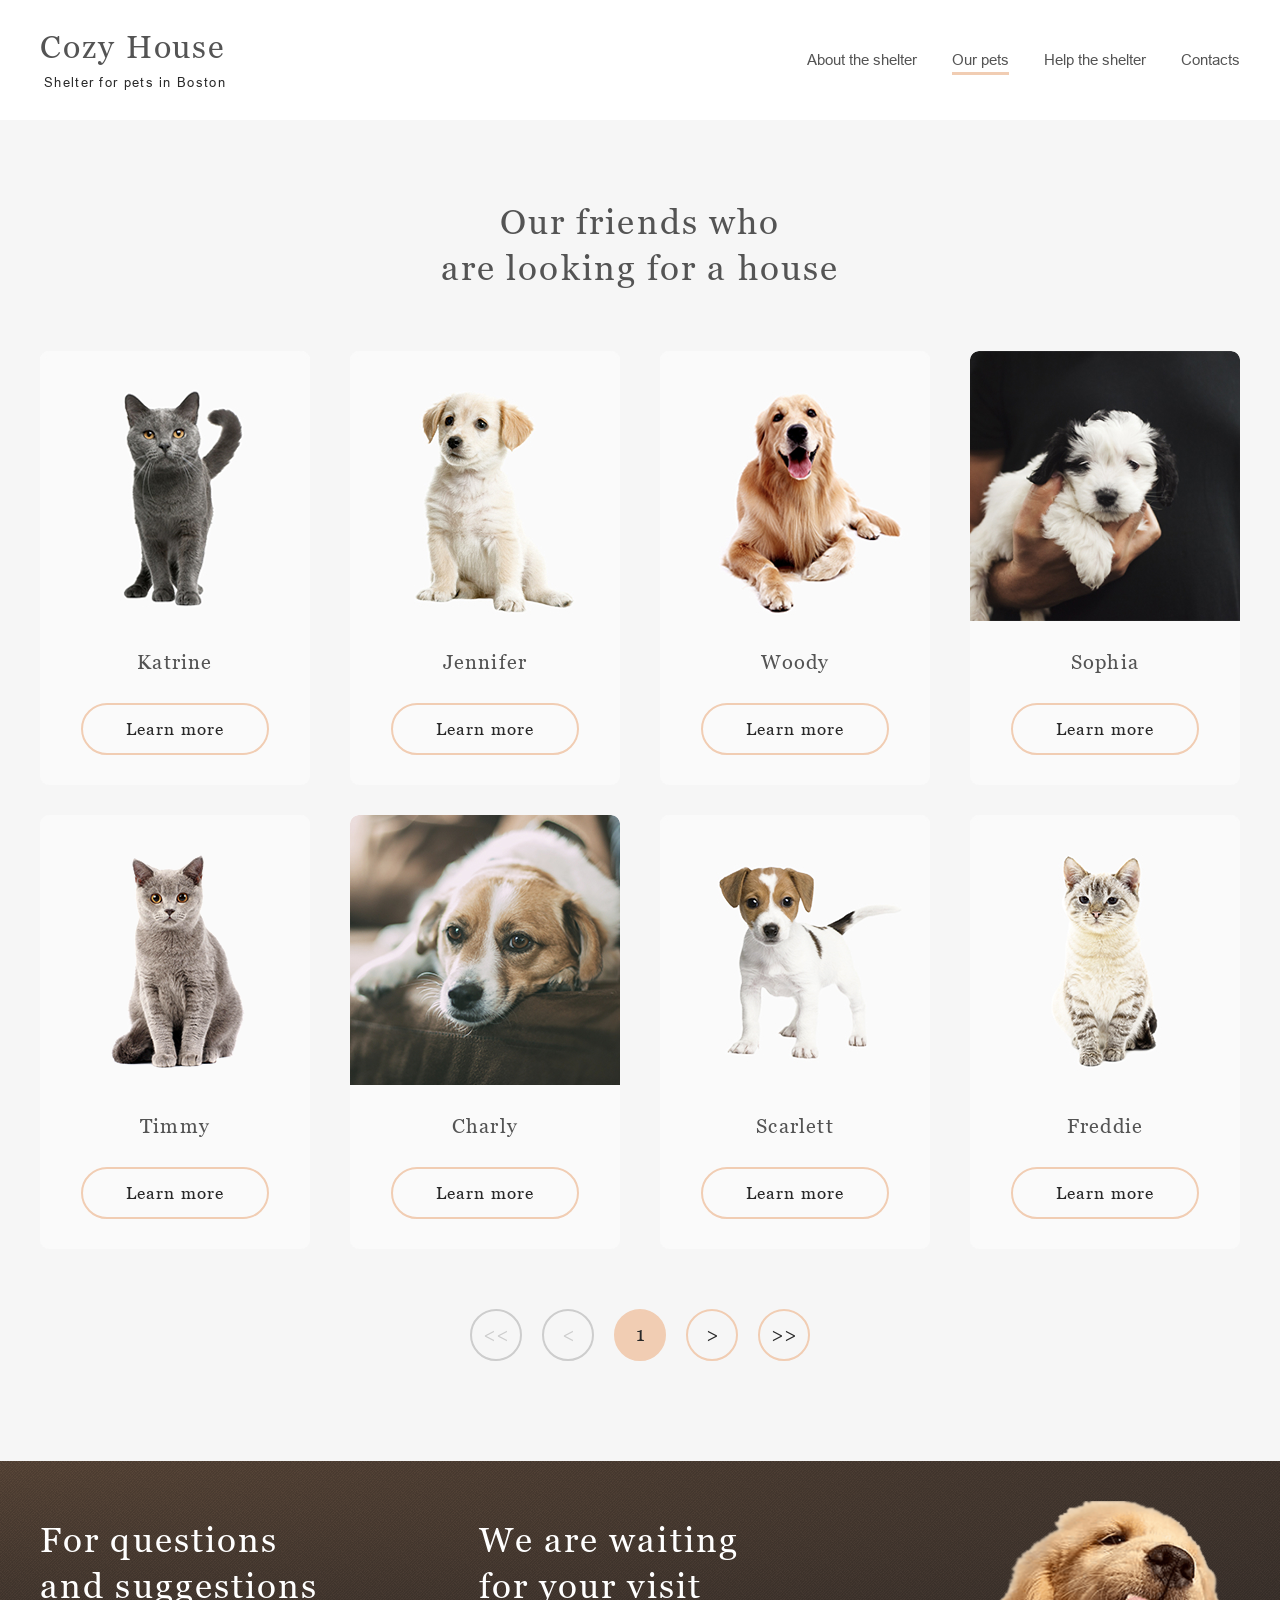
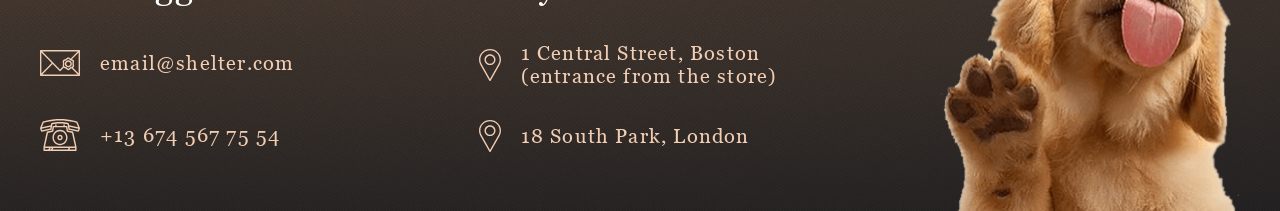
==== pets.html @ 8ab0ea6e "feat: add burger-menu functionality" ====
<!DOCTYPE html>
<html lang="en">
<head>
    <meta charset="UTF-8">
    <meta name="viewport" content="width=device-width, initial-scale=1.0">
    <title>Cozy House | pets page</title>
    <link rel="preload" href="fonts/ArialMT.woff2" as="font" type="font/woff2" crossorigin>
    <link rel="preload" href="fonts/Georgia.woff2" as="font" type="font/woff2" crossorigin>
    <link rel="stylesheet" href="css/style.css">
    <link rel="icon" type="image/x-icon" href="images/favicon.ico">
    <script src="./js/burger.js" defer></script>
</head>
<body>
    <header class="header header--inside header--white">
        <div class="container">
            <div class="header__row">
                <a class="header__logo logo" href="https://rolling-scopes-school.github.io/soveliy-JSFEPRESCHOOL2024Q2/shelter/">
                    <div class="logo__title">
                        Cozy House
                    </div>
                    <div class="logo__desc">
                        Shelter for pets in Boston
                    </div>
                </a>
                <nav class="header__main-menu main-menu">
                    <div class="menu-overlay" data-js-menu-overlay></div>
                    <ul class="main-menu__list" data-js-menu__list>
                        <li class="main-menu__item"><a href="https://rolling-scopes-school.github.io/soveliy-JSFEPRESCHOOL2024Q2/shelter/" class="main-menu__link">About the shelter</a></li>
                        <li class="main-menu__item"><a href="#" class="main-menu__link main-menu__link--current">Our pets</a></li>
                        <li class="main-menu__item"><a href="https://rolling-scopes-school.github.io/soveliy-JSFEPRESCHOOL2024Q2/shelter/#help" class="main-menu__link">Help the shelter</a></li>
                        <li class="main-menu__item"><a href="#contacts" class="main-menu__link">Contacts</a></li>
                    </ul>
                </nav>
                <button class="burger header__burger" data-js-header__burger>
                    <span class="burger__elem"></span>
                    <span class="burger__elem"></span>
                    <span class="burger__elem"></span>
                </button>
            </div>
        </div>
    </header>
    <main class="main">
        <div class="friends" id="friends">
            <div class="container">
                <h1 class="friends__section-title section-title section-title--big-margin">
                    Our friends who
                    are&nbsp;looking for a house
                </h1>
                <div class="friends__grid">
                    <a class="friends-item" href="#">
                        <div class="friends-item__image-container">
                            <img src="images/pets-katrine.jpg" alt="">
                        </div>
                        <div class="friends-item__title">
                            Katrine
                        </div>
                        <div class="friends-item__button button button--round">
                            Learn more
                        </div>
                    </a>
                    <a class="friends-item" href="#">
                        <div class="friends-item__image-container">
                            <img src="images/pets-jennifer.jpg" alt="">
                        </div>
                        <div class="friends-item__title">
                            Jennifer
                        </div>
                        <div class="friends-item__button button button--round">
                            Learn more
                        </div>
                    </a>
                    <a class="friends-item" href="#">
                        <div class="friends-item__image-container">
                            <img src="images/pets-woody.jpg" alt="">
                        </div>
                        <div class="friends-item__title">
                            Woody
                        </div>
                        <div class="friends-item__button button button--round">
                            Learn more
                        </div>
                    </a>
                    <a class="friends-item" href="#">
                        <div class="friends-item__image-container">
                            <img src="images/pets/4.jpg" alt="">
                        </div>
                        <div class="friends-item__title">
                            Sophia
                        </div>
                        <div class="friends-item__button button button--round">
                            Learn more
                        </div>
                    </a>
                    <a class="friends-item" href="#">
                        <div class="friends-item__image-container">
                            <img src="images/pets/pets-timmy.png" alt="">
                        </div>
                        <div class="friends-item__title">
                            Timmy
                        </div>
                        <div class="friends-item__button button button--round">
                            Learn more
                        </div>
                    </a>
                    <a class="friends-item" href="#">
                        <div class="friends-item__image-container">
                            <img src="images/pets/pets-charly.jpg" alt="">
                        </div>
                        <div class="friends-item__title">
                            Charly
                        </div>
                        <div class="friends-item__button button button--round">
                            Learn more
                        </div>
                    </a>
                    <a class="friends-item" href="#">
                        <div class="friends-item__image-container">
                            <img src="images/pets/pets-scarlet.jpg" alt="">
                        </div>
                        <div class="friends-item__title">
                            Scarlett
                        </div>
                        <div class="friends-item__button button button--round">
                            Learn more
                        </div>
                    </a>
                    <a class="friends-item" href="#">
                        <div class="friends-item__image-container">
                            <img src="images/pets/8.jpg" alt="">
                        </div>
                        <div class="friends-item__title">
                            Freddie
                        </div>
                        <div class="friends-item__button button button--round">
                            Learn more
                        </div>
                    </a>
                </div>
                <nav class="friends__pagination pagination">
                    <ul class="pagination__list">
                        <li class="pagination__item">
                            <a class="pagination__link pagination__link--disable">&lt;&lt;</a>
                        </li>
                        <li class="pagination__item">
                            <a class="pagination__link pagination__link--disable">&lt;</a>
                        </li>
                        <li class="pagination__item">
                            <a class="pagination__link pagination__link--current">1</a>
                        </li>
                        <li class="pagination__item">
                            <a href="#" class="pagination__link">></a>
                        </li>
                        <li class="pagination__item">
                            <a href="#" class="pagination__link">>></a>
                        </li>
                    </ul>
                </nav>
            </div>
        </div>
    </main> 
    <footer class="footer" id="contacts">
        <div class="container">
            <div class="footer__row">
                <div class="footer__col footer__col--links">
                    <h2 class="footer__section-title footer__section-title--big section-title">
                        For questions and suggestions
                    </h2>
                    <ul class="footer__contacts">
                        <li class="footer__list-item">
                            <a class="footer__item footer__item--center" href="mailto:email@shelter.com">
                                <img src="images/icon-email.svg" alt="">
                                email@shelter.com
                            </a>
                        </li>
                        <li class="footer__list-item">
                            <a class="footer__item footer__item--center" href="tel:+136745677554">
                                <img src="images/icon-phone.svg" alt="">
                                +13 674 567 75 54
                            </a>
                        </li>
                    </ul>
                </div>
                <div class="footer__col footer__col--adress">
                    <h2 class="footer__section-title section-title">
                        We are waiting for your visit
                    </h2>
                    <ul class="footer__contacts">
                        <li class="footer__list-item">
                            <a class="footer__item footer__item--center" href="https://maps.app.goo.gl/FoFPzvUxAFWKKioE9" target="_blank">
                                <img src="images/icon-marker.svg" alt="">
                                1 Central Street, Boston (entrance from the store)
                            </a>
                        </li>
                        <li class="footer__list-item">
                            <a class="footer__item footer__item--center" href="https://maps.app.goo.gl/FoFPzvUxAFWKKioE9" target="_blank">
                                <img src="images/icon-marker.svg" alt="">
                                18 South Park, London 
                            </a>
                        </li>
                    </ul>
                </div>
                <div class="footer__col">
                    <img  src="images/footer-puppy.png" alt="">
                </div>
            </div>
        </div>
    </footer>
</body>
</html>
---- css/style.css ----
:root {
	--color-light-xl: #fff;
	--color-light-l: #f6f6f6;
	--color-light-s: #fafafa;
	--color-dark-s: #cdcdcd;
	--color-dark-m: #b2b2b2;
	--color-dark-l: #545454;
	--color-dark-xl: #4c4c4c;
	--color-dark-2xl: #444;
	--color-dark-3xl: #292929;
	--color-primary: #f1cdb3;
	--color-primary-light: #fddcc4;
	--start-screen-gradient-background: #211f20;
	--footer-gradient-background: #211f20;
	--font-family: "Georgia", sans-serif;
	--second-family: "Arial", sans-serif;
}

@font-face {
	font-family: 'Georgia';
	src: url('../fonts/Georgia-Italic.woff2') format('woff2');
	font-weight: normal;
	font-style: italic;
	font-display: swap;
}

@font-face {
	font-family: 'Arial';
	src: url('../fonts/ArialMT.woff2') format('woff2');
	font-weight: normal;
	font-style: normal;
	font-display: swap;
}

@font-face {
	font-family: 'Arial';
	src: url('../fonts/Arial-ItalicMT.woff2') format('woff2');
	font-weight: normal;
	font-style: italic;
	font-display: swap;
}

@font-face {
	font-family: 'Georgia';
	src: url('../fonts/Georgia.woff2') format('woff2');
	font-weight: normal;
	font-style: normal;
	font-display: swap;
}


html {
	scroll-behavior: smooth;
	height: 100%;
}

body {
	display: flex;
	flex-direction: column;
	height: 100%;
	margin: 0;
	padding: 0;
	font-family: var(--font-family);
	color: var(--color-dark-l);
	background: var(--color-light-l);
}

.main {
	flex: 1 0 auto;
}

.footer {
	flex: 0 0 auto;
}

.container {
	max-width: 1200px;
	padding: 0 15px;
	margin: 0 auto;
}

.burger {
	background-color: transparent;
	padding: 0;
	border: none;
	cursor: pointer;
}

.button {
	display: inline-flex;
	box-sizing: border-box;
	font-family: var(--font-family);
	font-weight: 400;
	font-size: 17px;
	line-height: 130%;
	color: var(--color-dark-3xl);
	letter-spacing: 0.06em;
	text-decoration: none;
	border-radius: 100px;
	transition: 0.3s;
}

.button--background {
	padding: 15px 45px;
	background: var(--color-primary);
}

.button--background:hover {
	background: var(--color-primary-light)
}

.button--round {
	padding: 13px 43px;
	border: 2px solid var(--color-primary);
}

.section-title {
	font-family: var(--font-family);
	font-weight: 400;
	font-size: 35px;
	line-height: 130%;
	letter-spacing: 0.06em;
	color: var(--color-dark-l);
	margin: 0;
}

.section-title--big-margin {
	margin-bottom: 60px;
}

.header {
	position: absolute;
	top: 0;
	left: 0;
	z-index: 10;
	width: 100%;
	padding: 30px 0;
}

.header--inside {
	position: relative;
}

.header--white {
	background: var(--color-light-xl);
}

.header--white .logo__title {
	color: var(--color-dark-l);
}

.header--white .logo__desc {
	color: var(--color-dark-3xl);
}

.header--white .main-menu__link {
	color: var(--color-dark-l);
}

.header--white .main-menu__list.active .main-menu__link {
	color: var(--color-dark-s);
}

.header--white .main-menu__link:not(.main-menu__link--current):hover {
	color: var(--color-dark-3xl);
}

.header--white .main-menu__list.active .main-menu__link:not(.main-menu__link--current):hover {
	color: var(--color-light-xl);
}

.header--white .burger__elem {
	background-color: #000000;
}

.header--white .burger.active .burger__elem{
	background-color: #ffffff;
}

.header__row {
	display: flex;
	justify-content: space-between;
	align-items: center;
}

.logo {
	text-decoration: none;
}

.logo__title {
	font-family: var(--font-family);
	font-weight: 400;
	font-size: 32px;
	line-height: 110%;
	letter-spacing: 0.06em;
	color: var(--color-primary);
}

.logo__desc {
	margin-top: 10px;
	margin-left: 4px;
	font-family: var(--second-family);
	font-weight: 400;
	font-size: 13px;
	letter-spacing: 0.1em;
	color: var(--color-light-xl);
}

.main-menu__list {
	padding: 0;
	margin: 0;
	display: flex;
	gap: 35px;
	list-style: none;
}

.main-menu__link {
	position: relative;
	display: block;
	font-family: var(--second-family);
	font-weight: 400;
	font-size: 15px;
	line-height: 160%;
	color: var(--color-dark-s);
	text-decoration: none;
	transition: 0.3s;
}

.main-menu__link:after {
	content: '';
	position: absolute;
	top: 100%;
	left: 0;
	width: 0;
	height: 3px;
	background: var(--color-primary);
	transition: 0.3s;
}

.main-menu__link--current {
	cursor: inherit;
}

.main-menu__link.main-menu__link--current:after {
	width: 100%;
}

.main-menu__link:not(.main-menu__link--current):active,
.main-menu__link:not(.main-menu__link--current):hover {
	color: var(--color-light-s);
}


.main-menu__link:not(.main-menu__link--current):active:after {
	width: 100%;
}

.hero {
	position: relative;
	padding-top: 180px;
	background: var(--start-screen-gradient-background) radial-gradient(237.5% 111.8% at 0% 0%, rgb(91, 72, 58) 0%, rgb(38, 36, 37) 100%);
	background-size: cover;
}

.hero::before {
	content: '';
	position: absolute;
	top: 0;
	height: 100%;
	width: 100%;
	background-image: url(../images/noise_transparent.png);
}

.hero__row {
	position: relative;
	display: flex;
	align-items: flex-end;
	justify-content: space-between;
}

.hero__content {
	align-self: center;
	flex-shrink: 0;
	padding-bottom: 80px;
}

.hero__title {
	margin: 0;
	max-width: 310px;
	font-weight: 400;
	font-size: 44px;
	line-height: 130%;
	color: var(--color-light-xl);
}

.hero__desc {
	margin: 42px 0;
	font-family: var(--second-family);
	font-weight: 400;
	font-size: 15px;
	line-height: 160%;
	color: var(--color-dark-s);
	max-width: 460px;
}

.hero__image {
	display: block;
	max-width: 100%;
	height: auto;
}

.about {
	padding: 80px 0 96px;
	background: var(--color-light-xl);
}

.about__row {
	display: flex;
	align-items: center;
	justify-content: center;
	gap: 120px;
}

.about__content {
	max-width: 430px;
}

.about__section-title {
	max-width: 370px;
	margin-bottom: 22px;
}

.about__content p {
	font-family: var(--second-family);
	font-weight: 400;
	font-size: 15px;
	line-height: 160%;
	color: var(--color-dark-xl);
	margin: 0;
}

.about__content p+p {
	margin-top: 25px;
}

.friends {
	padding: 80px 0 100px;
}

.friends__grid {
	display: grid;
	grid-template-columns: repeat(4, 1fr);
	gap: 30px 40px;
}

.friends__section-title {
	max-width: 430px;
	margin-left: auto;
	margin-right: auto;
	text-align: center;
}

.friends__pagination {
	margin-top: 60px;
}

.pagination__list {
	display: flex;
	align-items: center;
	justify-content: center;
	gap: 20px;
	list-style: none;
	padding: 0;
	margin: 0;
	list-style: none;

}

.pagination__link {
	display: flex;
	align-items: center;
	justify-content: center;
	height: 52px;
	width: 52px;
	box-sizing: border-box;
	border: 2px solid var(--color-primary);
	border-radius: 100px;
	padding-bottom: 3px;
	font-size: 20px;
	line-height: 1;
	/* letter-spacing: 0.06em; */
	text-align: center;
	color: var(--color-dark-3xl);
	text-decoration: none;
	transition: 0.4s;
}

.pagination__link:not(.pagination__link--disable):not(.pagination__link--current):hover {
	background: var(--color-primary-light);
	border-color: var(--color-primary-light);
}

.pagination__link:not(.pagination__link--disable):not(.pagination__link--current):active,
.pagination__link--current {
	background: var(--color-primary);
	border-color: var(--color-primary);
}

.pagination__link--disable {
	color: var(--color-dark-s);
	border-color: var(--color-dark-s);
	cursor: no-drop;
}

.slider {
  position: relative;
  width: 100%;
  max-width: 1200px;
  margin: 0 auto;
  padding: 0 105px;
  box-sizing: border-box;
}

.slider__window {
  overflow: hidden;
  width: 100%;
}

.slider__track {
  display: flex;
  will-change: transform;
  transform: translateX(0);
}

.slider__page {
  flex: 0 0 100%;
  display: flex;
  justify-content: center; /* чтобы при 1 карточке было красиво */
  gap: 90px;
  box-sizing: border-box;
}

.slider__item {
  flex: 0 0 270px;
}

.slider__arrow {
	position: absolute;
	top: 50%;
	transform: translateY(-50%);
	display: flex;
	align-items: center;
	justify-content: center;
	height: 52px;
	width: 52px;
	box-sizing: border-box;
	border-radius: 100px;
	border: 2px solid var(--color-primary);
	cursor: pointer;
	transition: 0.3s;
}

.slider__arrow:hover {
	background-color: var(--color-primary-light);
	border-color: var(--color-primary-light);
}

.slider__arrow--left {
	left: 0;
}

.slider__arrow--right {
	right: 0;
}

.friends__button {
	display: block;
	max-width: 262px;
	margin: 60px auto 0;
}

.friends-item {
	display: flex;
	flex-direction: column;
	align-items: center;
	gap: 30px;
	padding-bottom: 30px;
	text-decoration: none;
	background: var(--color-light-s);
	border-radius: 9px;
	transition: 0.3s;
}

.friends-item:hover {
	background-color: #ffffff;
	box-shadow: 0 2px 35px 14px rgba(13, 13, 13, 0.04);
}

.friends-item:hover .friends-item__button {
	background: var(--color-primary-light);
	border-color: var(--color-primary-light);
}

.friends-item__image-container {
	position: relative;
	overflow: hidden;
	height: 270px;
	border-radius: 9px 9px 0 0;
}

.friends-item__image-container img {
	height: 100%;
	width: 100%;
	object-fit: contain;
	object-position: center;
}

.friends-item__title {
	font-family: var(--font-family);
	font-weight: 400;
	font-size: 20px;
	letter-spacing: 0.06em;
	text-align: center;
	color: var(--color-dark-l);
	text-decoration: none;
}

.help {
	padding: 80px 0 100px;
	background: var(--color-light-xl);
}

.help__section-title {
	max-width: 310px;
	margin-left: auto;
	margin-right: auto;
	text-align: center;
}

.help__row {
	display: flex;
	flex-wrap: wrap;
	gap: 55px 120px;
	justify-content: center;
}


.help-item {
	display: flex;
	flex-direction: column;
	align-items: center;
	gap: 30px;
}

.help-item__icon {
	height: 60px;
	display: flex;
	align-items: flex-end;
	justify-content: center;
}

.help-item__icon img {
	max-width: 100%;
	max-height: 60px;
}

.help-item__name {
	font-family: var(--font-family);
	font-weight: 400;
	font-size: 20px;
	line-height: 115%;
	letter-spacing: 0.06em;
	text-align: center;
	color: var(--color-dark-l);
}

.dontaion {
	padding: 80px 0 100px;
	background: var(--color-light-l);
}

.dontaion__row {
	display: flex;
	justify-content: center;
	align-items: center;
	gap: 30px;
}

.dontaion__content {
	max-width: 380px;
}

.dontaion__section-title {
	max-width: 300px;
}

.donation__subtitle {
	margin: 20px 0 18px;
	font-family: var(--font-family);
	font-weight: 400;
	font-size: 15px;
	line-height: 110%;
	letter-spacing: 0.06em;
	color: var(--color-dark-l);
}

.donation__image-container {
	padding-top: 4px;
}

.cradit-card {
	display: flex;
	align-items: center;
	padding: 10px 10px 10px 15px;
	box-sizing: border-box;
	max-width: 349px;
	font-family: var(--font-family);
	font-weight: 400;
	font-size: 20px;
	line-height: 115%;
	letter-spacing: 0.06em;
	color: var(--color-dark-l);
	text-decoration: none;
	border-radius: 9px;
	background: var(--color-primary);
	transition: 0.4s;
}

.cradit-card:hover {
	opacity: .8;
}

.cradit-card__img {
	margin-right: 15px;
}

.donation__desc {
	margin-top: 20px;
	font-family: var(--second-family);
	font-style: italic;
	font-weight: 400;
	font-size: 12px;
	line-height: 150%;
	color: var(--color-dark-m);
}


.footer {
	position: relative;
	padding: 40px 0 0 0;
	/* background:  radial-gradient(549.89% 73.65% at 5.73% 50%, rgb(81, 61, 47) 0%, rgb(26, 26, 28) 100%) var(--start-screen-gradient-background); */
	background: var(--start-screen-gradient-background) radial-gradient(237.5% 111.8% at 0% 0%, rgb(91, 72, 58) 0%, rgb(38, 36, 37) 100%);
}

.footer::before {
	content: '';
	position: absolute;
	top: 0;
	left: 0;
	height: 100%;
	width: 100%;
	background: url(../images/noise_transparent.png);
}

.footer__row {
	position: relative;
	display: flex;
	align-items: flex-start;
	justify-content: space-between;
}

.footer__section-title {
	margin-bottom: 33px;
	color: var(--color-light-xl);
}

.footer__section-title--big {
	margin-bottom: 38px;
}

.footer__contacts {
	padding: 0;
	margin: 0;
	list-style: none;
}

.footer__col--links {
	max-width: 279px;
}

.footer__col--adress {
	max-width: 302px;
}

.footer__col--adress .footer__list-item+.footer__list-item {
	margin-top: 32px;
}

.footer__col>img {
	display: block;
}

.footer__col:not(:last-child) {
	padding-top: 17px;
}

.footer__item {
	display: flex;
	align-items: flex-start;
	font-weight: 400;
	font-size: 20px;
	line-height: 115%;
	letter-spacing: 0.06em;
	color: var(--color-primary);
	text-decoration: none;
	transition: .4s;
}

.footer__item:hover {
	opacity: 0.8;
}

.footer__item--center {
	align-items: center;
}

.footer__item img {
	margin-right: 20px;
	flex-shrink: 0;
}

.footer__list-item+.footer__list-item {
	margin-top: 40px;
}

.burger {
	display: none;
}

@media (max-width:1100px) {

	.slider__wrapper {
		gap: 50px;
	}

	.friends__grid {
		grid-template-columns: repeat(3, 1fr);
	}
}

@media (max-width:991px) {


	.container {
		padding: 0 30px;
	}

	.hero {
		padding-top: 149px;
	}

	.hero__row {
		flex-direction: column;
	}

	.hero__content {
		display: flex;
		flex-direction: column;
		padding-bottom: 100px;
	}

	.hero__desc {
		max-width: clamp(300px, 60vw, 800px);
	}

	.hero__image {
		max-width: 569px;
		width: 100%;
	}

	.hero__button {
		margin: 0 auto;
	}

	.about__row {
		flex-direction: column-reverse;
		gap: 80px;
	}

	.about__section-title {
		margin-bottom: 24px;
	}

	.slider {
		padding: 0 64px;
	}

	.slider__item {
		width: 100%;
	}

	.slider__wrapper {
		gap: 40px;
	}

	.slider__item:nth-child(3) {
		display: none;
	}

	.help {
		padding: 80px 0 99px;
	}

	.help__row {
		display: grid;
		grid-template-columns: repeat(3, 1fr);
		gap: 55px 0;
		padding: 0 10px;
		box-sizing: border-box;
	}

	.help__col {
		padding: 0 15px;
		box-sizing: border-box;
	}


	.dontaion__row {
		flex-direction: column-reverse;
		gap: 60px;
	}

	.donation__image-container {
		padding-top: 0;
	}

	.donation__image-container img {
		display: block;
		margin-left: -2px;
	}

	.donation__subtitle {
		margin: 20px 0 19px;
	}

	.footer {
		padding: 31px 0 0 0;
	}

	.footer__col:not(:last-child) {
		padding-top: 0;
	}

	.footer__row {
		flex-wrap: wrap;
		justify-content: center;
		gap: 64px 60px;
	}

	.friends {
		padding: 80px 0 78px;
	}

	.friends--hero {
		padding: 80px 0 100px;
	}

	.friends__section-title {
		margin-bottom: 30px;
	}

	.friends--hero .friends__section-title {
		margin-bottom: 60px;
	}

	.friends__grid {
		grid-template-columns: repeat(2, 1fr);
		padding: 0 64px;
	}

	.friends__grid .friends-item:nth-child(n + 7) {
		display: none;
	}

	.friends__pagination {
		margin-top: 40px;
	}
	
	.slider__page {
		gap: 40px;
	}
}

@media (max-width:767px) {

	.container {
		padding: 0 15px;
	}

	.header .container {
		padding: 0 20px;
	}

	.burger {
		position: relative;
		z-index: 2000;
		display: flex;
		flex-direction: column;
		justify-content: space-between;
		width: 30px;
		height: 22px;
		background: none;
		border: none;
		cursor: pointer;
		padding: 0;
	}

	.burger__elem {
		width: 100%;
		height: 2px;
		background-color: var(--color-primary);
		transition: transform 0.3s ease, opacity 0.3s ease, color 0.3s ease, top 0.3s ease, bottom 0.3s ease;
		position: relative;
	}

	.burger.active .burger__elem:nth-child(1) {
		top: 10px;
		transform: rotate(45deg);
	}

	.burger.active .burger__elem:nth-child(2) {
		opacity: 0;
		transform: scaleX(0);
	}

	.burger.active .burger__elem:nth-child(3) {
		bottom: 10px;
		transform: rotate(-45deg);
	}

	.main-menu__list {
		position: fixed;
		top: 0;
		right: -320px;
		box-sizing: border-box;
		width: 320px;
		height: 100vh;
		flex-direction: column;
		gap: 25px;
		padding: 80px 30px 30px;
		margin: 0;
		background: #151111;
		transition: right 0.3s ease-in-out;
		z-index: 1000;
	}

	.main-menu__list.active {
		right: 0;
	}

	.main-menu__link {
		display: block;
		padding: 10px 20px;
		padding-left: 0;
		color: #333333;
		text-decoration: none;
		transition: all 0.2s ease;
		color: var(--color-dark-s);
	}

	.menu-overlay {
		position: fixed;
		top: 0;
		left: 0;
		width: 100%;
		height: 100%;
		background: rgba(0, 0, 0, 0.5);
		opacity: 0;
		visibility: hidden;
		transition: all 0.3s ease;
		z-index: 999;
	}

	.menu-overlay.active {
		opacity: 1;
		visibility: visible;
	}

	.hero .container {
		padding: 0 14px;
	}

	.hero__content {
		text-align: center;
	}

	.hero__title {
		max-width: 255px;
		margin: 0 auto;
		font-size: 25px;
		line-height: 130%;
		letter-spacing: 0.06em;
	}

	.hero__desc {

		font-size: 15px;
		line-height: 160%;
	}

	.about {
		padding: 42px 0 38px;
	}

	.about .container {
		padding: 0 25px;
	}

	.about__row {
		gap: 41px;
	}

	.about__content p+p {
		margin-top: 22px;
	}


	.about__image {
		height: auto;
		max-width: 100%;
	}

	.section-title {
		font-size: 25px;
		line-height: 130%;
		letter-spacing: 0.06em;
		text-align: center;
	}


	.section-title--big-margin {
		margin-bottom: 41px;
	}

	.about__content p {
		text-align: justify;
	}

	.friends {
		padding: 42px 0 43px;
	}

	.slider {
		padding: 0 10px 72px;
	}

	.slider__item:nth-child(2) {
		display: none;
	}

	.slider__arrow {
		top: auto;
		bottom: 0;
	}

	.slider__arrow--right {
		transform: translateX(92px);
		right: 50%;
	}

	.slider__arrow--left {
		transform: translateX(-92px);
		left: 50%;
	}

	.friends__button {
		margin-top: 42px;
	}

	.help {
		padding: 42px 0 39px;
	}

	.help__row {
		grid-template-columns: repeat(2, 1fr);
		gap: 30px;
		padding: 0;
	}

	.help__section-title {
		max-width: 230px;
	}

	.help__col {
		padding: 0;
	}

	.help-item {
		gap: 21px;
	}

	.help-item__icon {
		height: 50px;
	}

	.help-item__icon img {
		max-height: 50px;
	}

	.help-item__name {
		font-size: 15px;
		line-height: 110%;
		letter-spacing: 0.06em;
	}



	.donation__image-container img {
		max-width: 100%;
	}

	.dontaion {
		padding: 42px 0;
	}

	.donation .container {
		padding: 0 19px;
	}

	.dontaion__section-title {
		max-width: 220px;
		margin: 0 auto;
	}

	.donation__subtitle {
		font-weight: 400;
		font-size: 15px;
		line-height: 160%;
		text-align: center;
		letter-spacing: 0;
	}

	.dontaion__content {
		display: flex;
		flex-direction: column;
	}

	.cradit-card {
		font-size: 15px;
		line-height: 110%;
		align-self: flex-start;
	}

	.dontaion .container {
		padding: 0 20px;
	}

	.dontaion__row {
		gap: 43px;
	}

	.donation__desc {
		text-align: justify;
	}

	.footer__item {
		justify-content: center;
	}

	.footer__row {
		gap: 40px;
	}

	.footer__section-title {
		margin-bottom: 38px;
	}

	.footer__col--adress .footer__contacts {
		margin: 0 -5px;
	}

	.footer__col--adress .footer__item {
		justify-content: flex-start;
	}

	.footer__col--adress .footer__list-item+.footer__list-item {
		margin-top: 40px;
	}

	.footer__col>img {
		max-width: 260px;
	}

	.friends__grid {
		padding: 0 9px;
		grid-template-columns: 1fr 1fr;
	}

	.friends__pagination {
		margin-top: 44px;
	}

	.pagination__list {
		gap: 10px;
	}

	.about__section-title {
		max-width: 300px;
		margin: 0 auto 24px;
	}

	.friends--hero .friends__section-title {
		margin-bottom: 42px;
	}
}

@media (max-width:650px) {
	.footer__row {
		flex-direction: column;
		align-items: center;
	}

}

@media (max-width:568px) {

	.friends__grid {
		grid-template-columns: 1fr;
	}

	.friends__grid .friends-item:nth-child(n + 4) {
		display: none;
	}

	.hero__image {
		max-width: 260px;
	}

	.hero__content {
		padding-bottom: 106px;
	}

	.hero__image-container {
		margin-right: -4px;
	}

	.about__image {
		max-width: 260px;
	}

	.donation__image-container img {
		max-width: 260px;
		margin-right: 0;
	}

}
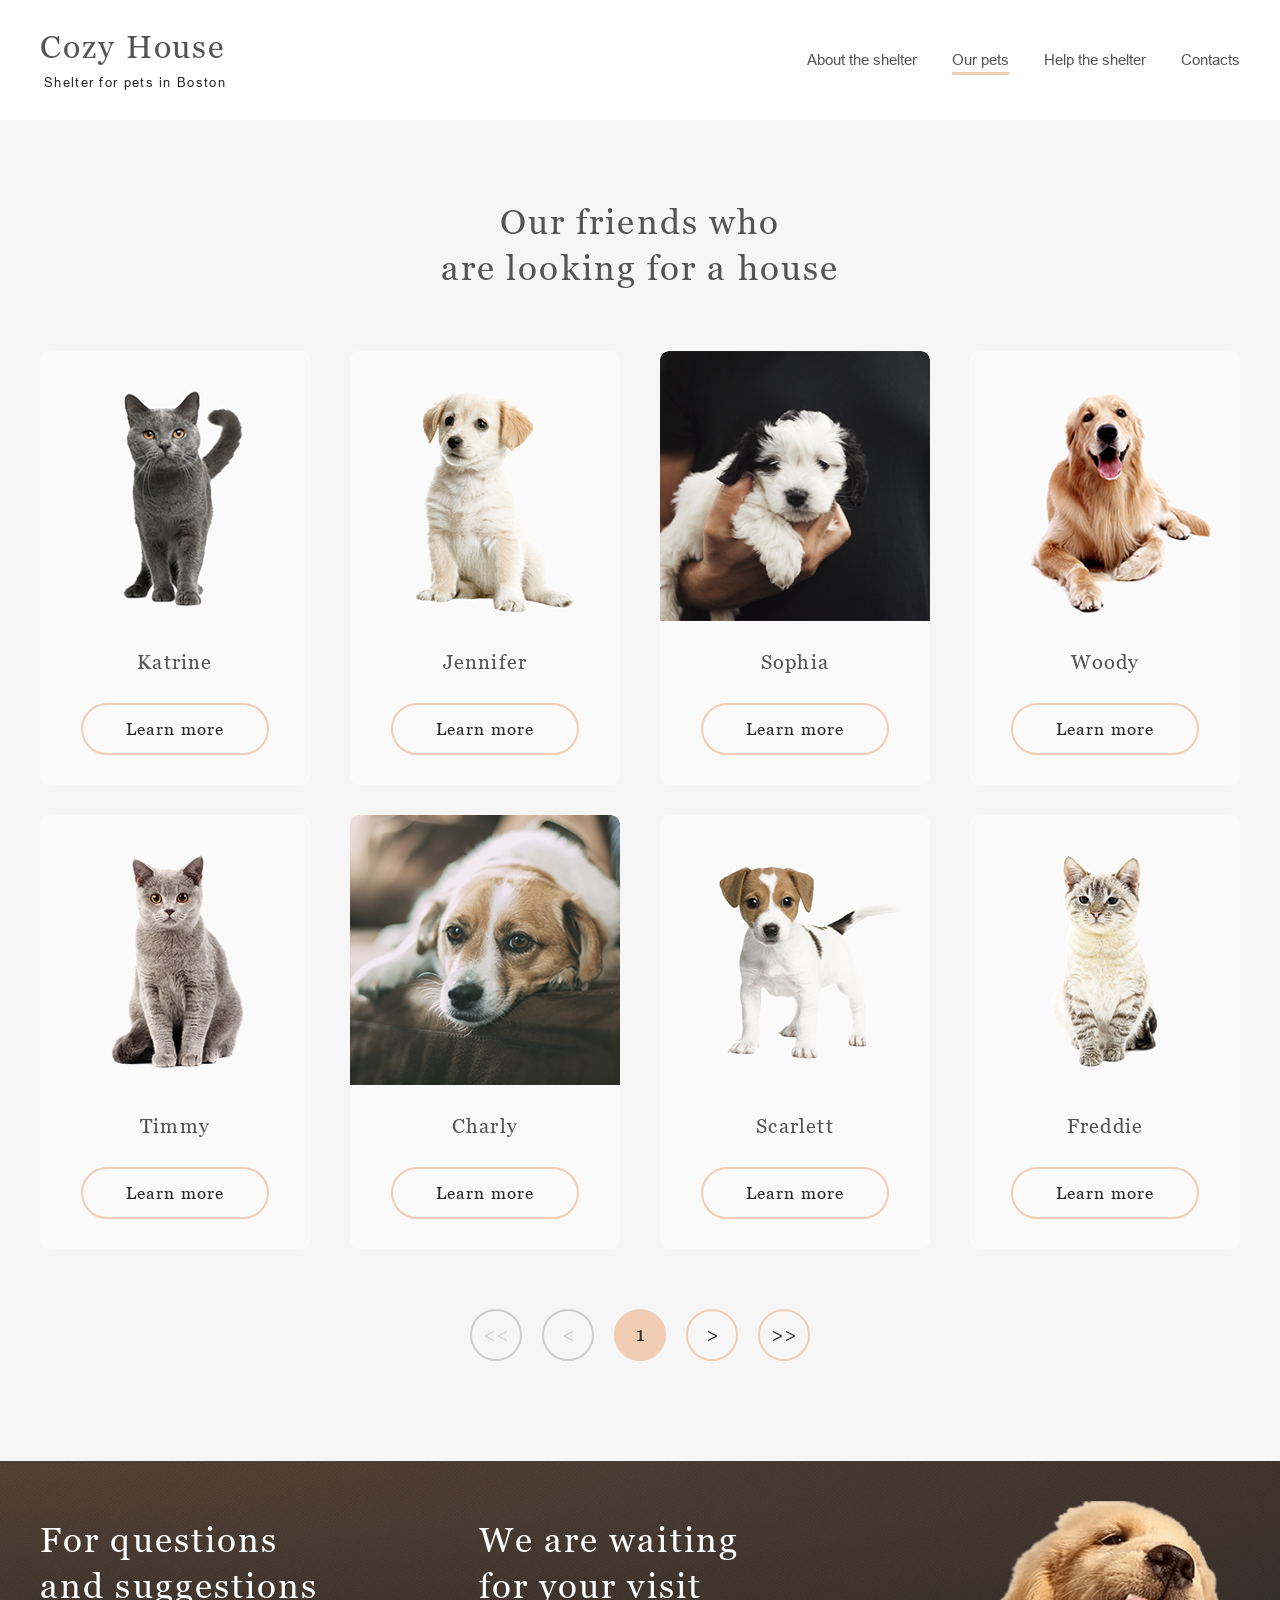
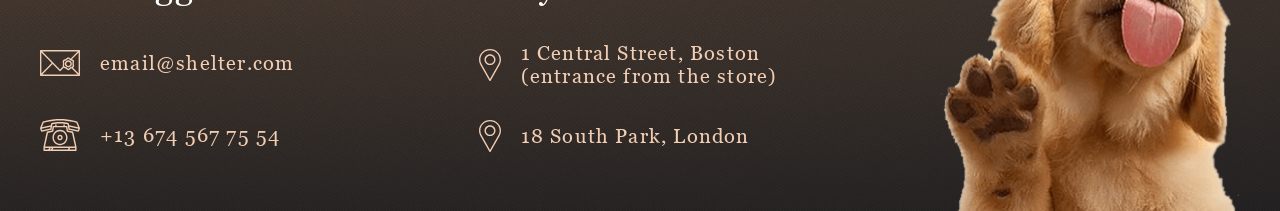
==== commit f78257a0: "feat: add catalog pagination and modal windows functionality - Implemented pagination for catalog wi" ====
--- a/pets.html
+++ b/pets.html
@@ -1,5 +1,6 @@
 <!DOCTYPE html>
 <html lang="en">
+
 <head>
     <meta charset="UTF-8">
     <meta name="viewport" content="width=device-width, initial-scale=1.0">
@@ -9,12 +10,16 @@
     <link rel="stylesheet" href="css/style.css">
     <link rel="icon" type="image/x-icon" href="images/favicon.ico">
     <script src="./js/burger.js" defer></script>
+    <script src="./js/modal.js" defer></script>
+    <script src="./js/pagination.js" defer></script>
 </head>
+
 <body>
     <header class="header header--inside header--white">
         <div class="container">
             <div class="header__row">
-                <a class="header__logo logo" href="https://rolling-scopes-school.github.io/soveliy-JSFEPRESCHOOL2024Q2/shelter/">
+                <a class="header__logo logo"
+                    href="https://rolling-scopes-school.github.io/soveliy-JSFEPRESCHOOL2024Q2/shelter/">
                     <div class="logo__title">
                         Cozy House
                     </div>
@@ -25,9 +30,14 @@
                 <nav class="header__main-menu main-menu">
                     <div class="menu-overlay" data-js-menu-overlay></div>
                     <ul class="main-menu__list" data-js-menu__list>
-                        <li class="main-menu__item"><a href="https://rolling-scopes-school.github.io/soveliy-JSFEPRESCHOOL2024Q2/shelter/" class="main-menu__link">About the shelter</a></li>
-                        <li class="main-menu__item"><a href="#" class="main-menu__link main-menu__link--current">Our pets</a></li>
-                        <li class="main-menu__item"><a href="https://rolling-scopes-school.github.io/soveliy-JSFEPRESCHOOL2024Q2/shelter/#help" class="main-menu__link">Help the shelter</a></li>
+                        <li class="main-menu__item"><a
+                                href="./index.html"
+                                class="main-menu__link">About the shelter</a></li>
+                        <li class="main-menu__item"><a href="#" class="main-menu__link main-menu__link--current">Our
+                                pets</a></li>
+                        <li class="main-menu__item"><a
+                                href="https://rolling-scopes-school.github.io/soveliy-JSFEPRESCHOOL2024Q2/shelter/#help"
+                                class="main-menu__link">Help the shelter</a></li>
                         <li class="main-menu__item"><a href="#contacts" class="main-menu__link">Contacts</a></li>
                     </ul>
                 </nav>
@@ -46,7 +56,7 @@
                     Our friends who
                     are&nbsp;looking for a house
                 </h1>
-                <div class="friends__grid">
+                <div class="friends__grid" data-js-pets-container>
                     <a class="friends-item" href="#">
                         <div class="friends-item__image-container">
                             <img src="images/pets-katrine.jpg" alt="">
@@ -157,7 +167,7 @@
                 </nav>
             </div>
         </div>
-    </main> 
+    </main>
     <footer class="footer" id="contacts">
         <div class="container">
             <div class="footer__row">
@@ -186,24 +196,33 @@
                     </h2>
                     <ul class="footer__contacts">
                         <li class="footer__list-item">
-                            <a class="footer__item footer__item--center" href="https://maps.app.goo.gl/FoFPzvUxAFWKKioE9" target="_blank">
+                            <a class="footer__item footer__item--center"
+                                href="https://maps.app.goo.gl/FoFPzvUxAFWKKioE9" target="_blank">
                                 <img src="images/icon-marker.svg" alt="">
                                 1 Central Street, Boston (entrance from the store)
                             </a>
                         </li>
                         <li class="footer__list-item">
-                            <a class="footer__item footer__item--center" href="https://maps.app.goo.gl/FoFPzvUxAFWKKioE9" target="_blank">
+                            <a class="footer__item footer__item--center"
+                                href="https://maps.app.goo.gl/FoFPzvUxAFWKKioE9" target="_blank">
                                 <img src="images/icon-marker.svg" alt="">
-                                18 South Park, London 
+                                18 South Park, London
                             </a>
                         </li>
                     </ul>
                 </div>
                 <div class="footer__col">
-                    <img  src="images/footer-puppy.png" alt="">
+                    <img src="images/footer-puppy.png" alt="">
                 </div>
             </div>
         </div>
     </footer>
+    <div id="modal-overlay" class="modal-overlay">
+        <div class="modal-window">
+            <button id="modal-close" class="modal-close-btn">×</button>
+            <div id="modal-content" class="modal-card"></div>
+        </div>
+    </div>
 </body>
+
 </html>
--- a/css/style.css
+++ b/css/style.css
@@ -65,6 +65,10 @@
 	background: var(--color-light-l);
 }
 
+body.lock {
+	overflow: hidden;
+}
+
 .main {
 	flex: 1 0 auto;
 }
@@ -173,7 +177,7 @@
 	background-color: #000000;
 }
 
-.header--white .burger.active .burger__elem{
+.header--white .burger.active .burger__elem {
 	background-color: #ffffff;
 }
 
@@ -413,35 +417,35 @@
 }
 
 .slider {
-  position: relative;
-  width: 100%;
-  max-width: 1200px;
-  margin: 0 auto;
-  padding: 0 105px;
-  box-sizing: border-box;
+	position: relative;
+	width: 100%;
+	max-width: 1200px;
+	margin: 0 auto;
+	padding: 0 105px;
+	box-sizing: border-box;
 }
 
 .slider__window {
-  overflow: hidden;
-  width: 100%;
+	overflow: hidden;
+	width: 100%;
 }
 
 .slider__track {
-  display: flex;
-  will-change: transform;
-  transform: translateX(0);
+	display: flex;
+	will-change: transform;
+	transform: translateX(0);
 }
 
 .slider__page {
-  flex: 0 0 100%;
-  display: flex;
-  justify-content: center; /* чтобы при 1 карточке было красиво */
-  gap: 90px;
-  box-sizing: border-box;
+	flex: 0 0 100%;
+	display: flex;
+	justify-content: center;
+	gap: 90px;
+	box-sizing: border-box;
 }
 
 .slider__item {
-  flex: 0 0 270px;
+	flex: 0 0 270px;
 }
 
 .slider__arrow {
@@ -737,6 +741,114 @@
 	display: none;
 }
 
+
+.modal-overlay {
+	position: fixed;
+	top: 0;
+	left: 0;
+	width: 100%;
+	height: 100%;
+	background: rgba(41, 41, 41, 0.6);
+	display: none;
+	justify-content: center;
+	align-items: center;
+	z-index: 1000;
+	cursor: pointer;
+}
+
+.modal-overlay.active {
+	display: flex;
+}
+
+.modal-window {
+	position: relative;
+	background: #FAFAFA;
+	border-radius: 9px;
+	width: 900px;
+	cursor: default;
+}
+
+.modal-close-btn {
+	position: absolute;
+	top: -52px;
+	right: -42px;
+	width: 52px;
+	height: 52px;
+	border: 2px solid #F1CDB3;
+	background: transparent;
+	border-radius: 50%;
+	cursor: pointer;
+	font-size: 26px;
+	display: flex;
+	justify-content: center;
+	align-items: center;
+	transition: 0.3s;
+}
+
+.modal-close-btn:hover {
+	background-color: #F1CDB3;
+}
+
+.modal-card {
+	display: flex;
+	gap: 30px;
+	align-items: start;
+}
+
+.modal-img {
+	width: 500px;
+	height: 500px;
+	border-radius: 9px 0 0 9px;
+	object-fit: cover;
+}
+
+/* .modal-info {
+    padding: 50px 20px 0 0;
+} */
+
+.modal-name {
+	font-size: 35px;
+	margin-bottom: 10px;
+}
+
+.modal-type-breed {
+	font-size: 20px;
+	margin-bottom: 20px;
+}
+
+.modal-descr {
+	font-size: 15px;
+	margin-bottom: 20px;
+	line-height: 1.2;
+}
+
+.modal-list {
+	list-style: none;
+	padding: 0;
+}
+
+.modal-list li {
+	margin-bottom: 5px;
+	font-weight: bold;
+}
+
+.modal-list span {
+	font-weight: normal;
+}
+
+
+
+@media (max-width: 1279px) {
+	.modal-window {
+		width: 630px;
+	}
+
+	.modal-img {
+		width: 350px;
+		height: 350px;
+	}
+}
+
 @media (max-width:1100px) {
 
 	.slider__wrapper {
@@ -885,7 +997,7 @@
 	.friends__pagination {
 		margin-top: 40px;
 	}
-	
+
 	.slider__page {
 		gap: 40px;
 	}
@@ -1212,6 +1324,22 @@
 	.friends--hero .friends__section-title {
 		margin-bottom: 42px;
 	}
+
+	.modal-window {
+		width: 270px;
+	}
+
+	.modal-img {
+		display: none;
+	}
+
+	.modal-info {
+		padding: 10px;
+	}
+
+	.modal-close-btn {
+		right: 0px;
+	}
 }
 
 @media (max-width:650px) {
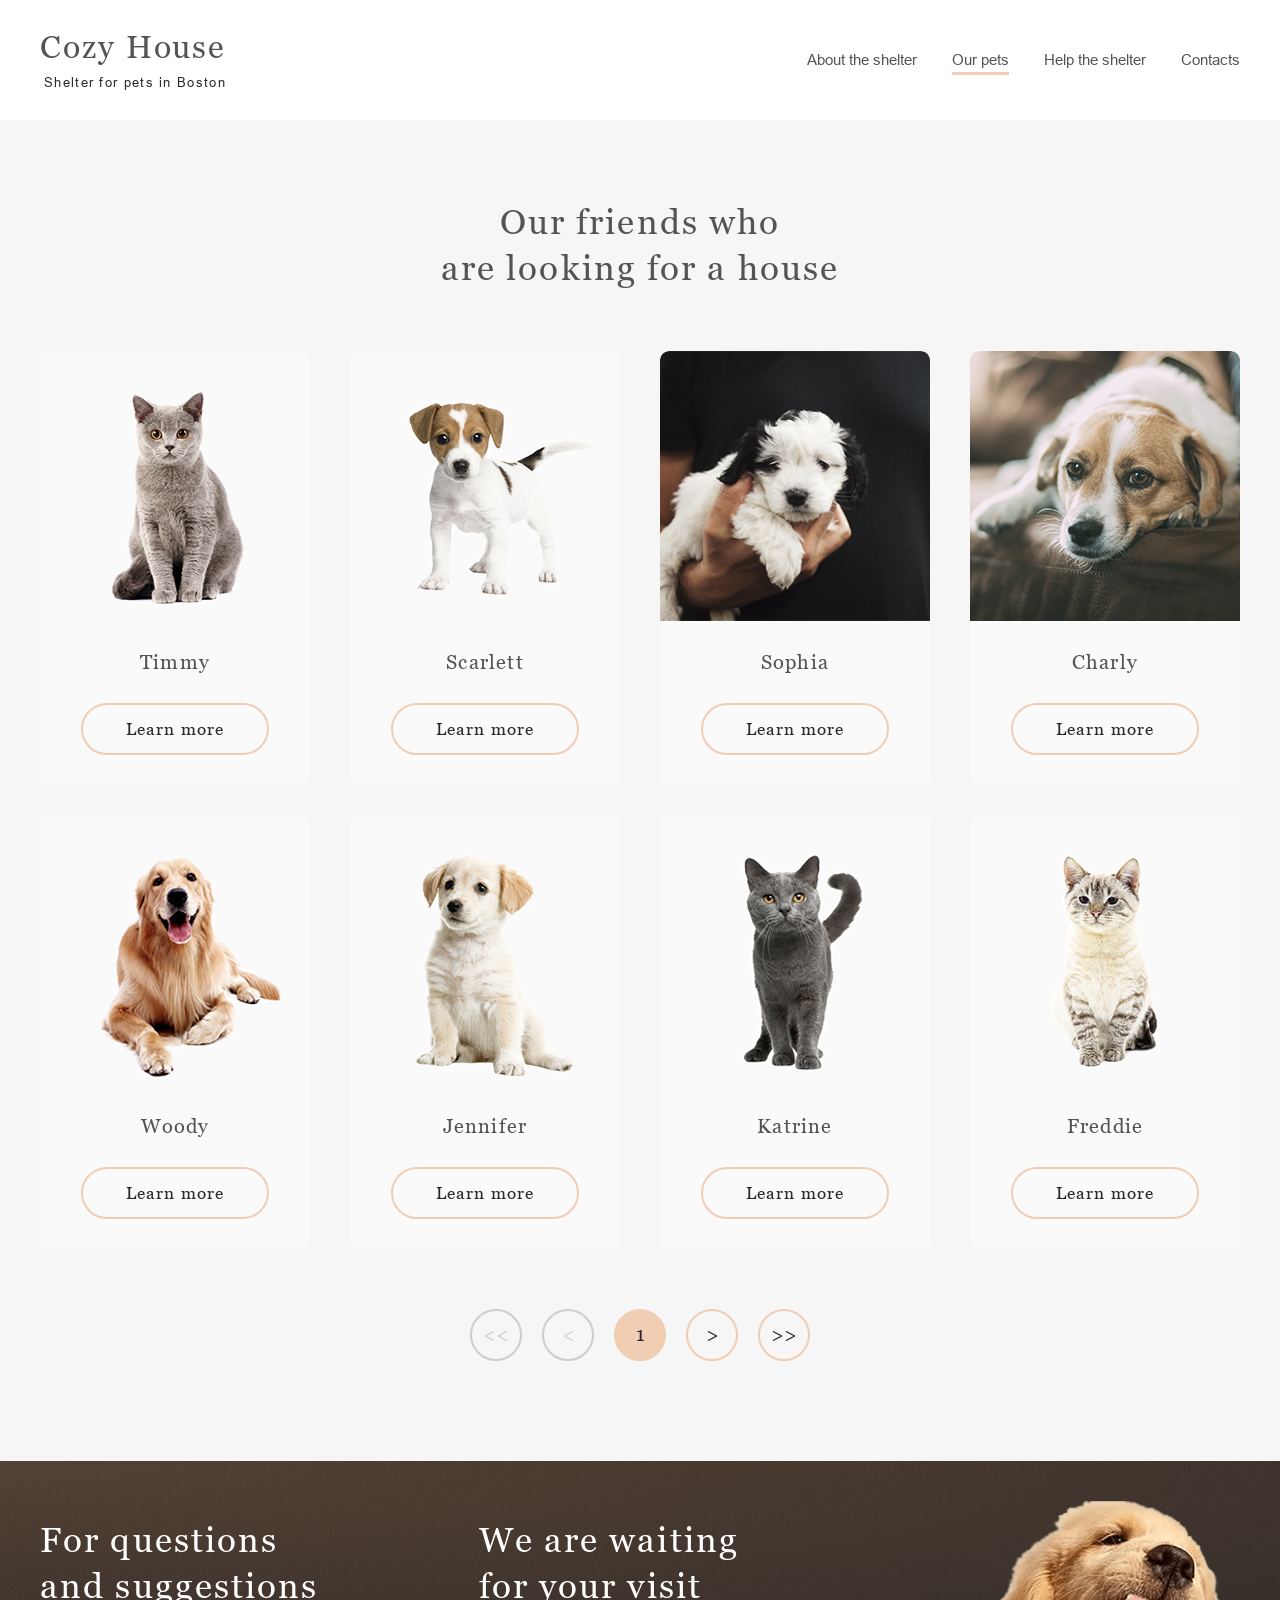
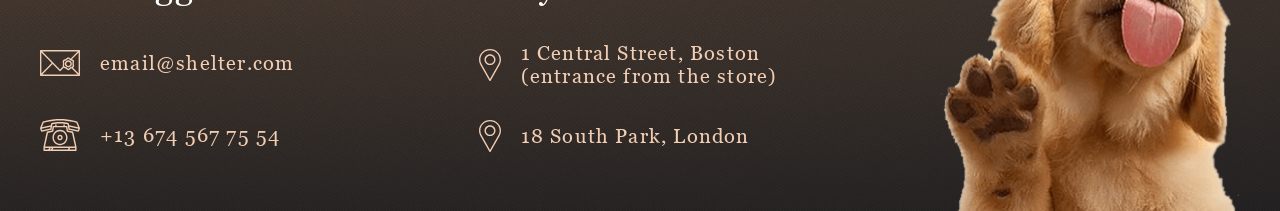
==== commit 2d01344d: "Refactor: modularize JS initialization across pages" ====
--- a/pets.html
+++ b/pets.html
@@ -9,9 +9,7 @@
     <link rel="preload" href="fonts/Georgia.woff2" as="font" type="font/woff2" crossorigin>
     <link rel="stylesheet" href="css/style.css">
     <link rel="icon" type="image/x-icon" href="images/favicon.ico">
-    <script src="./js/burger.js" defer></script>
-    <script src="./js/modal.js" defer></script>
-    <script src="./js/pagination.js" defer></script>
+    <script src="./js/main.js" type="module" defer></script>
 </head>
 
 <body>
@@ -56,7 +54,7 @@
                     Our friends who
                     are&nbsp;looking for a house
                 </h1>
-                <div class="friends__grid" data-js-pets-container>
+                <div class="friends__grid" data-js-pets-grid>
                     <a class="friends-item" href="#">
                         <div class="friends-item__image-container">
                             <img src="images/pets-katrine.jpg" alt="">
--- a/css/style.css
+++ b/css/style.css
@@ -440,7 +440,7 @@
 	flex: 0 0 100%;
 	display: flex;
 	justify-content: center;
-	gap: 90px;
+	gap: 89px;
 	box-sizing: border-box;
 }
 
@@ -802,9 +802,9 @@
 	object-fit: cover;
 }
 
-/* .modal-info {
-    padding: 50px 20px 0 0;
-} */
+.modal-info {
+    padding-right: 20px;
+}
 
 .modal-name {
 	font-size: 35px;
